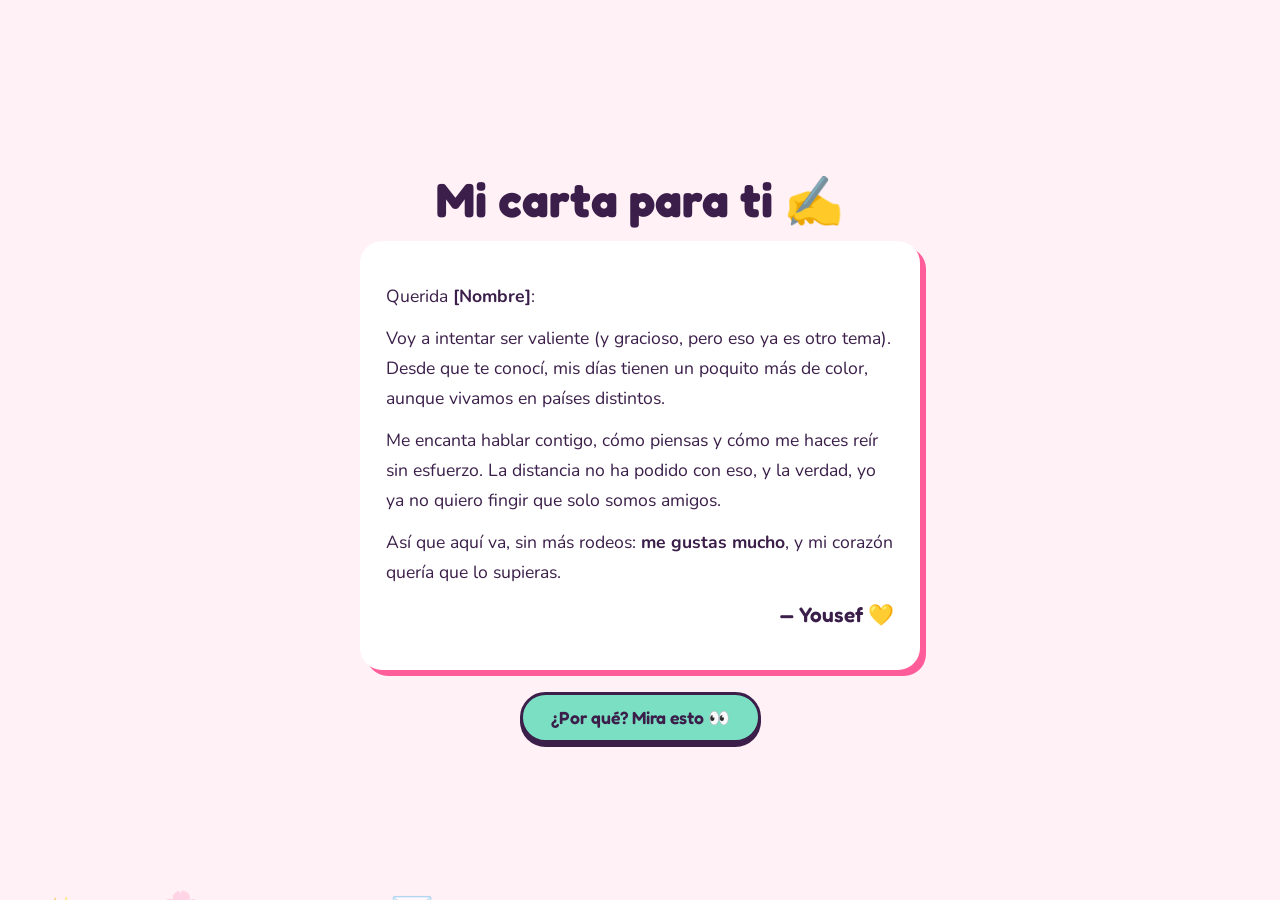
==== carta.html @ be4c766e "Add files via upload" ====
<!DOCTYPE html><html lang="es"><head><meta charset="utf-8"><meta name="viewport" content="width=device-width,initial-scale=1"><title>Mi carta</title>
<link href="https://fonts.googleapis.com/css2?family=Fredoka:wght@500;700&family=Nunito:wght@400;600&display=swap" rel="stylesheet"><link rel="stylesheet" href="style.css"></head><body><div class="float" aria-hidden="true"></div><main>
<h1>Mi carta para ti ✍️</h1>
<div class="card">
<p>Querida <b class="nombre"></b>:</p>
<p>Voy a intentar ser valiente (y gracioso, pero eso ya es otro tema). Desde que te conocí, mis días tienen un poquito más de color, aunque vivamos en países distintos.</p>
<p>Me encanta hablar contigo, cómo piensas y cómo me haces reír sin esfuerzo. La distancia no ha podido con eso, y la verdad, yo ya no quiero fingir que solo somos amigos.</p>
<p>Así que aquí va, sin más rodeos: <b>me gustas mucho</b>, y mi corazón quería que lo supieras.</p>
<p class="sig">— <span class="yo"></span> 💛</p>
</div>
<a class="btn sec" href="razones.html">¿Por qué? Mira esto 👀</a>
</main><script src="script.js"></script></body></html>
---- style.css ----
:root{--bg:#fff1f6;--ink:#3b1f4a;--pink:#ff5c9a;--lemon:#ffd75e;--mint:#7be0c3;--card:#fff;--r:22px}
@media (prefers-color-scheme:dark){:root{--bg:#2a1636;--ink:#ffeaf3;--card:#3b2250}}
*{box-sizing:border-box}
html,body{margin:0;min-height:100%}
body{background:var(--bg);color:var(--ink);font:1.1rem/1.7 'Nunito',system-ui,sans-serif;display:flex;justify-content:center;align-items:center;min-height:100vh;padding:24px;overflow-x:hidden}
main{width:100%;max-width:560px;text-align:center;position:relative;z-index:1}
h1{font:700 clamp(2rem,8vw,3rem)/1.15 'Fredoka','Nunito',sans-serif;margin:.3em 0}
.big{font-size:5rem;display:inline-block;animation:lat 1.4s ease-in-out infinite}
@keyframes lat{0%,100%{transform:scale(1)}50%{transform:scale(1.18)}}
.card{background:var(--card);border-radius:var(--r);padding:28px 26px;text-align:start;box-shadow:6px 6px 0 var(--pink)}
.card p{margin:.7em 0}
.btn{font:600 1.1rem 'Fredoka','Nunito',sans-serif;border:3px solid var(--ink);background:var(--lemon);color:#3b1f4a;border-radius:999px;padding:12px 28px;cursor:pointer;text-decoration:none;display:inline-block;margin-top:22px;box-shadow:0 4px 0 var(--ink);transition:transform .1s}
.btn:active{transform:translateY(3px);box-shadow:0 1px 0 var(--ink)}
.btn:focus-visible{outline:4px solid var(--mint);outline-offset:3px}
.btn.yes{background:var(--pink);color:#fff}
.btn.sec{background:var(--mint)}
.sig{text-align:end;font:600 1.3rem 'Fredoka',sans-serif}
.float{position:fixed;inset:0;pointer-events:none;overflow:hidden;z-index:0}
.float span{position:absolute;bottom:-40px;animation:up linear infinite;opacity:.55}
@keyframes up{to{transform:translateY(-110vh) rotate(40deg)}}
@media (prefers-reduced-motion:reduce){*{animation:none!important}}
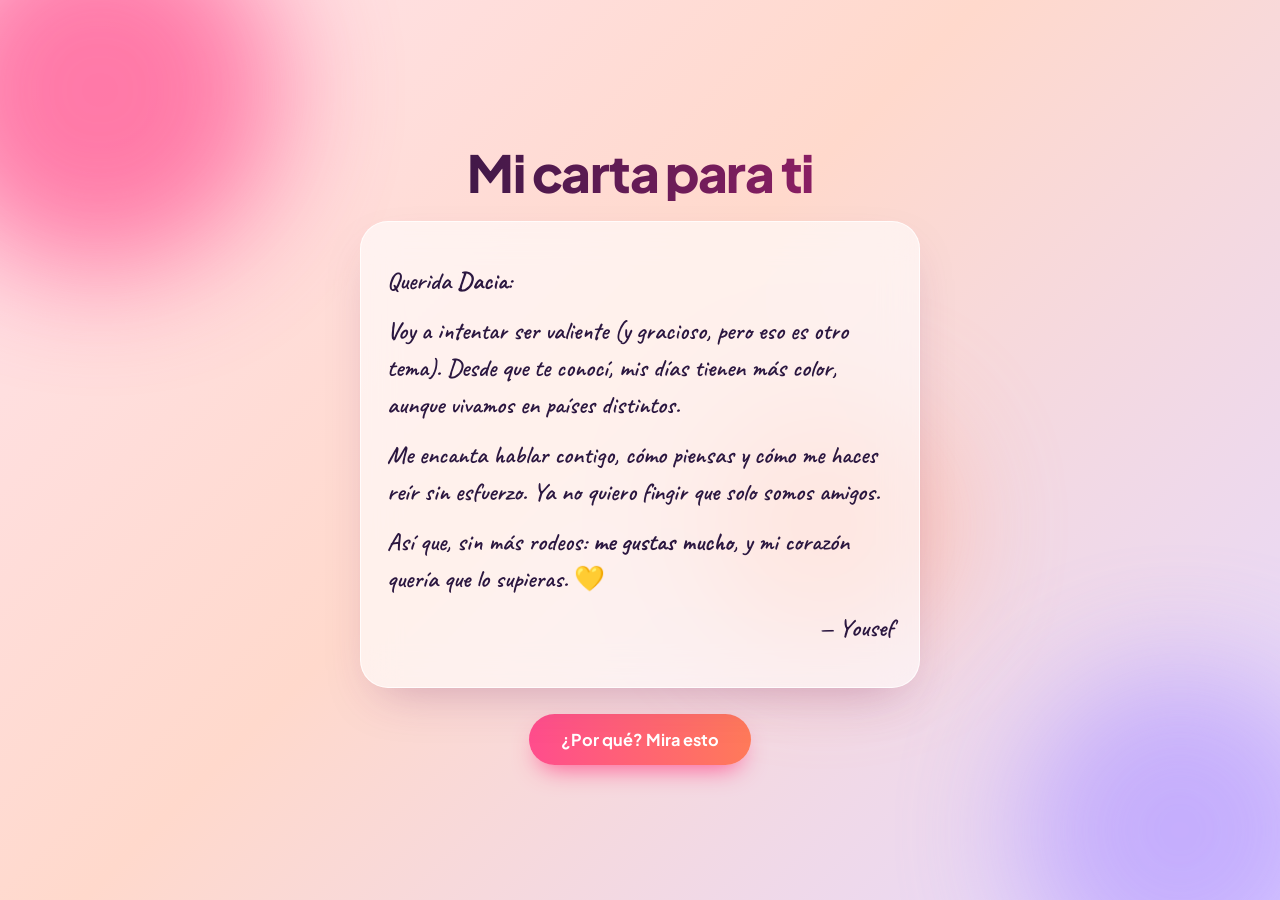
==== commit bb5660de: "Add files via upload" ====
--- a/carta.html
+++ b/carta.html
@@ -1,12 +1,12 @@
 <!DOCTYPE html><html lang="es"><head><meta charset="utf-8"><meta name="viewport" content="width=device-width,initial-scale=1"><title>Mi carta</title>
-<link href="https://fonts.googleapis.com/css2?family=Fredoka:wght@500;700&family=Nunito:wght@400;600&display=swap" rel="stylesheet"><link rel="stylesheet" href="style.css"></head><body><div class="float" aria-hidden="true"></div><main>
-<h1>Mi carta para ti ✍️</h1>
-<div class="card">
-<p>Querida <b class="nombre"></b>:</p>
-<p>Voy a intentar ser valiente (y gracioso, pero eso ya es otro tema). Desde que te conocí, mis días tienen un poquito más de color, aunque vivamos en países distintos.</p>
-<p>Me encanta hablar contigo, cómo piensas y cómo me haces reír sin esfuerzo. La distancia no ha podido con eso, y la verdad, yo ya no quiero fingir que solo somos amigos.</p>
-<p>Así que aquí va, sin más rodeos: <b>me gustas mucho</b>, y mi corazón quería que lo supieras.</p>
-<p class="sig">— <span class="yo"></span> 💛</p>
+<link href="https://fonts.googleapis.com/css2?family=Caveat:wght@600&family=Plus+Jakarta+Sans:wght@400;600;700;800&display=swap" rel="stylesheet"><link rel="stylesheet" href="style.css"></head><body><div class="blobs" aria-hidden="true"><i></i><i></i><i></i></div><main>
+<h1>Mi carta para ti</h1>
+<div class="glass letter">
+<p style="animation-delay:.3s">Querida <b class="nombre"></b>:</p>
+<p style="animation-delay:1.3s">Voy a intentar ser valiente (y gracioso, pero eso es otro tema). Desde que te conocí, mis días tienen más color, aunque vivamos en países distintos.</p>
+<p style="animation-delay:2.8s">Me encanta hablar contigo, cómo piensas y cómo me haces reír sin esfuerzo. Ya no quiero fingir que solo somos amigos.</p>
+<p style="animation-delay:4.3s">Así que, sin más rodeos: <b>me gustas mucho</b>, y mi corazón quería que lo supieras. 💛</p>
+<p style="animation-delay:5.3s;text-align:end">— <span class="yo"></span></p>
 </div>
-<a class="btn sec" href="razones.html">¿Por qué? Mira esto 👀</a>
+<a class="btn" href="razones.html">¿Por qué? Mira esto</a>
 </main><script src="script.js"></script></body></html>
--- a/style.css
+++ b/style.css
@@ -1,21 +1,32 @@
-:root{--bg:#fff1f6;--ink:#3b1f4a;--pink:#ff5c9a;--lemon:#ffd75e;--mint:#7be0c3;--card:#fff;--r:22px}
-@media (prefers-color-scheme:dark){:root{--bg:#2a1636;--ink:#ffeaf3;--card:#3b2250}}
+:root{--ink:#2b1740;--soft:#6b5580;--pink:#ff4d8d;--peach:#ffb199;--lilac:#b69cff;--glass:rgba(255,255,255,.62)}
 *{box-sizing:border-box}
 html,body{margin:0;min-height:100%}
-body{background:var(--bg);color:var(--ink);font:1.1rem/1.7 'Nunito',system-ui,sans-serif;display:flex;justify-content:center;align-items:center;min-height:100vh;padding:24px;overflow-x:hidden}
-main{width:100%;max-width:560px;text-align:center;position:relative;z-index:1}
-h1{font:700 clamp(2rem,8vw,3rem)/1.15 'Fredoka','Nunito',sans-serif;margin:.3em 0}
-.big{font-size:5rem;display:inline-block;animation:lat 1.4s ease-in-out infinite}
-@keyframes lat{0%,100%{transform:scale(1)}50%{transform:scale(1.18)}}
-.card{background:var(--card);border-radius:var(--r);padding:28px 26px;text-align:start;box-shadow:6px 6px 0 var(--pink)}
-.card p{margin:.7em 0}
-.btn{font:600 1.1rem 'Fredoka','Nunito',sans-serif;border:3px solid var(--ink);background:var(--lemon);color:#3b1f4a;border-radius:999px;padding:12px 28px;cursor:pointer;text-decoration:none;display:inline-block;margin-top:22px;box-shadow:0 4px 0 var(--ink);transition:transform .1s}
-.btn:active{transform:translateY(3px);box-shadow:0 1px 0 var(--ink)}
-.btn:focus-visible{outline:4px solid var(--mint);outline-offset:3px}
-.btn.yes{background:var(--pink);color:#fff}
-.btn.sec{background:var(--mint)}
-.sig{text-align:end;font:600 1.3rem 'Fredoka',sans-serif}
-.float{position:fixed;inset:0;pointer-events:none;overflow:hidden;z-index:0}
-.float span{position:absolute;bottom:-40px;animation:up linear infinite;opacity:.55}
-@keyframes up{to{transform:translateY(-110vh) rotate(40deg)}}
-@media (prefers-reduced-motion:reduce){*{animation:none!important}}
+body{font:400 1.08rem/1.7 'Plus Jakarta Sans',system-ui,sans-serif;color:var(--ink);min-height:100vh;display:grid;place-items:center;padding:22px;overflow-x:hidden;
+background:linear-gradient(135deg,#ffe3ec 0%,#ffd9cc 45%,#e4d9ff 100%)}
+.blobs{position:fixed;inset:0;overflow:hidden;z-index:0}
+.blobs i{position:absolute;border-radius:50%;filter:blur(60px);opacity:.7;animation:mv 16s ease-in-out infinite alternate}
+.blobs i:nth-child(1){width:360px;height:360px;background:var(--pink);top:-90px;left:-80px}
+.blobs i:nth-child(2){width:320px;height:320px;background:var(--lilac);bottom:-90px;right:-60px;animation-delay:-6s}
+.blobs i:nth-child(3){width:240px;height:240px;background:var(--peach);top:45%;left:55%;animation-delay:-11s}
+@keyframes mv{to{transform:translate(60px,-50px) scale(1.2)}}
+main{position:relative;z-index:1;width:100%;max-width:560px;text-align:center;animation:in .7s cubic-bezier(.2,.8,.2,1) both}
+@keyframes in{from{opacity:0;transform:translateY(24px) scale(.98)}}
+h1{font:800 clamp(2.1rem,9vw,3.2rem)/1.08 'Plus Jakarta Sans',sans-serif;letter-spacing:-.03em;margin:.2em 0 .4em;
+background:linear-gradient(90deg,var(--ink),#a0206b);-webkit-background-clip:text;background-clip:text;color:transparent}
+.emoji{font-size:4.6rem;display:inline-block;animation:bob 2.4s ease-in-out infinite}
+@keyframes bob{50%{transform:translateY(-10px) rotate(-6deg)}}
+.glass{background:var(--glass);backdrop-filter:blur(18px);-webkit-backdrop-filter:blur(18px);border:1px solid rgba(255,255,255,.8);border-radius:28px;padding:28px 26px;text-align:start;box-shadow:0 20px 50px -20px rgba(120,40,110,.35)}
+.letter{font:600 1.55rem/1.5 'Caveat',cursive}
+.letter p{margin:.5em 0;opacity:0;animation:fade .8s ease forwards}
+@keyframes fade{from{opacity:0;transform:translateY(8px)}to{opacity:1}}
+.btn{font:700 1.02rem 'Plus Jakarta Sans',sans-serif;border:0;color:#fff;background:linear-gradient(90deg,var(--pink),#ff7a59);border-radius:999px;padding:15px 32px;cursor:pointer;text-decoration:none;display:inline-block;margin-top:26px;box-shadow:0 12px 26px -10px var(--pink);transition:transform .2s,box-shadow .2s}
+.btn:hover{transform:translateY(-3px) scale(1.03)}
+.btn:focus-visible{outline:3px solid var(--ink);outline-offset:3px}
+.btn.ghost{background:rgba(255,255,255,.75);color:var(--ink);box-shadow:none;border:1px solid rgba(43,23,64,.15)}
+.chips{display:grid;gap:12px;margin:0;padding:0;list-style:none;text-align:start}
+.chips li{background:var(--glass);backdrop-filter:blur(14px);border:1px solid #fff;border-radius:20px;padding:14px 18px;font-weight:600;animation:pop .5s cubic-bezier(.3,1.5,.5,1) both}
+@keyframes pop{from{opacity:0;transform:scale(.8) translateY(16px)}}
+.conf{position:fixed;inset:0;pointer-events:none;overflow:hidden;z-index:5}
+.conf span{position:absolute;top:-40px;animation:fall linear forwards}
+@keyframes fall{to{transform:translateY(110vh) rotate(360deg)}}
+@media (prefers-reduced-motion:reduce){*{animation-duration:.01s!important}}
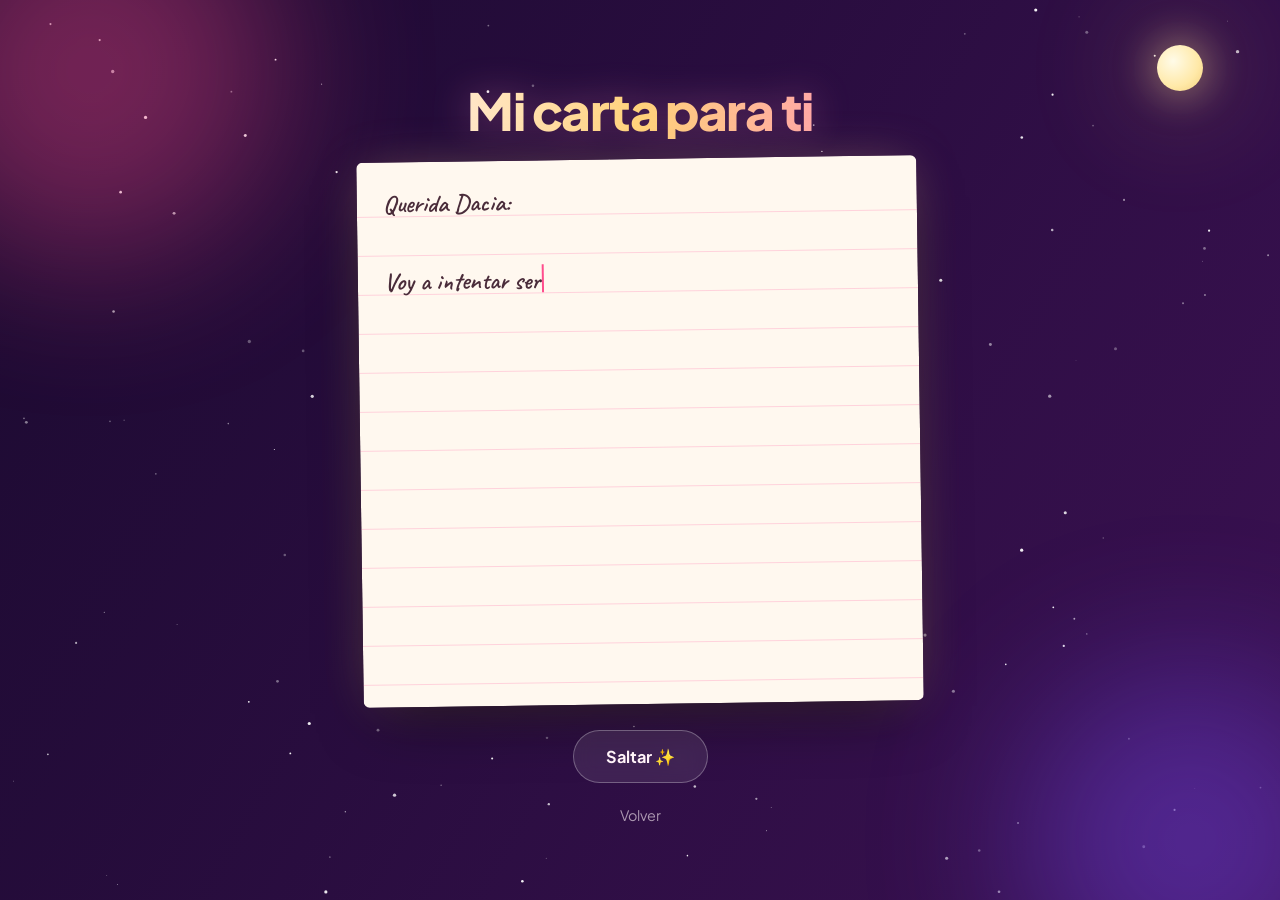
==== commit 30de597b: "Add files via upload" ====
--- a/carta.html
+++ b/carta.html
@@ -1,12 +1,133 @@
-<!DOCTYPE html><html lang="es"><head><meta charset="utf-8"><meta name="viewport" content="width=device-width,initial-scale=1"><title>Mi carta</title>
-<link href="https://fonts.googleapis.com/css2?family=Caveat:wght@600&family=Plus+Jakarta+Sans:wght@400;600;700;800&display=swap" rel="stylesheet"><link rel="stylesheet" href="style.css"></head><body><div class="blobs" aria-hidden="true"><i></i><i></i><i></i></div><main>
+<!DOCTYPE html>
+<html lang="es"><head><meta charset="utf-8"><meta name="viewport" content="width=device-width,initial-scale=1"><meta name="theme-color" content="#2a0f45">
+<title>Mi carta</title><link rel="icon" href="data:image/svg+xml,%3Csvg xmlns='http://www.w3.org/2000/svg' viewBox='0 0 100 100'%3E%3Ctext y='.9em' font-size='90'%3E%F0%9F%92%96%3C/text%3E%3C/svg%3E">
+<link href="https://fonts.googleapis.com/css2?family=Caveat:wght@600&family=Plus+Jakarta+Sans:wght@400;600;700;800&display=swap" rel="stylesheet">
+<style>:root{--gold:#ffd27a;--pink:#ff8fc0;--txt:#fff3f8;--soft:rgba(255,243,248,.75);--glass:rgba(255,255,255,.09)}
+[hidden]{display:none!important}
+*{box-sizing:border-box;-webkit-tap-highlight-color:transparent}
+html,body{margin:0;min-height:100%;color-scheme:dark}
+body{font:400 1.08rem/1.7 'Plus Jakarta Sans',system-ui,-apple-system,'Segoe UI',sans-serif;color:var(--txt);min-height:100vh;min-height:100dvh;display:grid;place-items:center;padding:22px;overflow-x:hidden;background:linear-gradient(120deg,#1b0a30,#3b1152,#5a1a5d,#2a0f45);background-size:300% 300%;animation:bg 26s ease infinite}
+@keyframes bg{50%{background-position:100% 50%}}
+#fx{position:fixed;inset:0;z-index:0;pointer-events:none}
+.aurora{position:fixed;inset:0;overflow:hidden;z-index:0;pointer-events:none}
+.aurora i{position:absolute;border-radius:50%;filter:blur(80px);opacity:.38;animation:mv 18s ease-in-out infinite alternate}
+.aurora i:nth-child(1){width:380px;height:380px;background:#ff4d8d;top:-120px;left:-100px}
+.aurora i:nth-child(2){width:340px;height:340px;background:#7c4dff;bottom:-110px;right:-80px;animation-delay:-7s}
+@keyframes mv{to{transform:translate(60px,-50px) scale(1.2)}}
+.moon{position:fixed;top:5%;right:6%;width:46px;height:46px;border-radius:50%;z-index:0;pointer-events:none;background:radial-gradient(circle at 35% 35%,#fffbe8,#ffe9a8 60%,#f3cf7a);box-shadow:0 0 36px 8px rgba(255,226,150,.35),0 0 110px 36px rgba(255,200,120,.14);animation:glow 6s ease-in-out infinite alternate}
+@keyframes glow{to{box-shadow:0 0 50px 14px rgba(255,226,150,.5),0 0 140px 50px rgba(255,200,120,.2)}}
+main{position:relative;z-index:1;width:100%;max-width:560px;text-align:center;animation:in .8s cubic-bezier(.2,.8,.2,1) backwards;transition:opacity .35s,transform .35s}
+body.out main{opacity:0;transform:translateY(-14px)}
+@keyframes in{from{opacity:0;transform:translateY(24px) scale(.98)}}
+h1{font:800 clamp(1.7rem,7.2vw,3.2rem)/1.1 'Plus Jakarta Sans',system-ui,sans-serif;letter-spacing:-.03em;text-wrap:balance;margin:.2em 0 .4em;background:linear-gradient(90deg,#fff3f8,var(--gold),var(--pink));-webkit-background-clip:text;background-clip:text;color:transparent;filter:drop-shadow(0 0 18px rgba(255,143,192,.35))}
+.sub{color:var(--soft);margin:0}
+.emoji{font-size:4.6rem;line-height:1.2;display:inline-block;animation:bob 2.4s ease-in-out infinite;filter:drop-shadow(0 0 22px rgba(255,210,122,.6))}
+@keyframes bob{50%{transform:translateY(-10px) rotate(-6deg)}}
+.btn{white-space:nowrap;font:700 1.02rem 'Plus Jakarta Sans',system-ui,sans-serif;border:0;color:#3a1250;background:linear-gradient(90deg,var(--gold),var(--pink));border-radius:999px;padding:15px 32px;cursor:pointer;text-decoration:none;display:inline-block;margin:26px 6px 0;box-shadow:0 0 28px -4px rgba(255,170,160,.6);transition:transform .2s,box-shadow .2s}
+.btn:hover{transform:translateY(-3px) scale(1.04);box-shadow:0 0 40px 0 rgba(255,190,160,.8)}
+.btn:focus-visible,.card:focus-visible,.env:focus-visible{outline:3px solid var(--gold);outline-offset:4px}
+.btn.ghost{background:var(--glass);color:var(--txt);border:1px solid rgba(255,255,255,.28);box-shadow:none;-webkit-backdrop-filter:blur(10px);backdrop-filter:blur(10px)}
+.back{display:block;margin-top:20px;color:rgba(255,243,248,.6);font-size:.9rem;text-decoration:none}
+.back:hover{text-decoration:underline}
+.env{--w:min(290px,78vw);position:relative;display:block;width:var(--w);height:calc(var(--w)*.66);margin:calc(var(--w)*.42) auto 22px;padding:0;border:0;background:none;cursor:pointer;perspective:900px;animation:wob 2.4s ease-in-out infinite;filter:drop-shadow(0 18px 30px rgba(0,0,0,.45))}
+.env.open{animation:none}
+@keyframes wob{0%,100%{transform:rotate(0)}25%{transform:rotate(-2.5deg) scale(1.02)}75%{transform:rotate(2.5deg) scale(1.02)}}
+.env>span{position:absolute;display:block}
+.eb{inset:0;border-radius:10px;background:#d85c8d}
+.paper{left:7%;right:7%;top:8%;height:84%;z-index:1;border-radius:8px;background:#fff8ef;display:grid;place-items:center;font:600 1.7rem/1.2 'Caveat','Segoe Script',cursive;color:#4a2c3a;transition:transform .9s ease .55s}
+.env.open .paper{transform:translateY(-44%)}
+.ef{inset:0;z-index:2;border-radius:10px;background:linear-gradient(160deg,#ffa6c8,#ff6fa8);clip-path:polygon(0 100%,0 0,50% 56%,100% 0,100% 100%)}
+.flap{left:0;right:0;top:0;height:58%;z-index:3;background:linear-gradient(#ff86b6,#e8588f);clip-path:polygon(0 0,100% 0,50% 100%);transform-origin:top;transition:transform .6s ease,z-index 0s .3s}
+.env.open .flap{transform:rotateX(180deg);z-index:0}
+.seal{left:50%;top:52%;z-index:4;font-size:2rem;transform:translate(-50%,-50%);transition:opacity .3s}
+.env.open .seal{opacity:0}
+.letter{position:relative;text-align:start;margin:18px 0 0;padding:22px 26px 16px;border-radius:6px;transform:rotate(-.8deg);color:#4a2c3a;font:600 1.6rem/39px 'Caveat','Segoe Script',cursive;background:#fff8ef repeating-linear-gradient(transparent 0 38px,rgba(255,111,168,.28) 38px 39px);background-position:0 16px;box-shadow:0 24px 60px -18px rgba(0,0,0,.65),0 0 50px -10px rgba(255,200,150,.35)}
+.letter p{margin:0 0 39px}
+.letter p:last-child{margin:0;text-align:end}
+.letter .r{color:transparent}
+.letter p.typing .w::after{content:'';display:inline-block;width:2px;height:1.1em;background:#ff4d8d;vertical-align:-.15em;margin-left:2px;animation:blink .7s steps(1) infinite}
+@keyframes blink{50%{opacity:0}}
+.grid{display:grid;grid-template-columns:1fr 1fr;gap:14px}
+.card{perspective:700px;border:0;background:none;padding:0;height:132px;cursor:pointer;font:inherit;color:inherit}
+.card .in{position:relative;width:100%;height:100%;transition:transform .65s cubic-bezier(.4,1.4,.5,1);transform-style:preserve-3d;display:block}
+.card.on .in{transform:rotateY(180deg)}
+.card .f,.card .b{position:absolute;inset:0;border-radius:22px;display:grid;place-items:center;padding:12px;overflow:hidden;-webkit-backface-visibility:hidden;backface-visibility:hidden;font-weight:700;line-height:1.35}
+.card .f{font-size:2.1rem;color:#fff;background:var(--g);box-shadow:0 0 0 2px rgba(255,255,255,.35),0 10px 30px -8px var(--c)}
+.card .f::after{content:'';position:absolute;inset:0;background:linear-gradient(105deg,transparent 40%,rgba(255,255,255,.55) 50%,transparent 60%);transform:translateX(-120%);animation:sweep 3.4s ease-in-out infinite;animation-delay:var(--d,0s)}
+@keyframes sweep{45%,100%{transform:translateX(120%)}}
+.card .b{background:rgba(32,10,54,.8);border:1px solid var(--gold);transform:rotateY(180deg);font-size:.95rem;box-shadow:0 0 26px -6px var(--c)}
+.card:nth-child(1){--g:linear-gradient(135deg,#ff6fa8,#ff9a76);--c:#ff6fa8}
+.card:nth-child(2){--g:linear-gradient(135deg,#b57bff,#6aa0ff);--c:#8f7bff;--d:.4s}
+.card:nth-child(3){--g:linear-gradient(135deg,#ffd27a,#ff8fb8);--c:#ffb27a;--d:.8s}
+.card:nth-child(4){--g:linear-gradient(135deg,#5eead4,#6aa0ff);--c:#5ec8e0;--d:1.2s}
+.card:nth-child(5){--g:linear-gradient(135deg,#ff7a9a,#c66bff);--c:#e06bcf;--d:1.6s}
+.card:nth-child(6){--g:linear-gradient(135deg,#ffd27a,#ffb347);--c:#ffc060;--d:2s}
+#cnt{margin:18px 0 0;color:var(--soft);font-weight:600}
+#yes{animation:ring 1.8s ease-out infinite}
+@keyframes ring{0%{box-shadow:0 0 0 0 rgba(255,210,122,.65)}100%{box-shadow:0 0 0 26px rgba(255,210,122,0)}}
+.ghosty{position:fixed;z-index:2;pointer-events:none;margin:0!important;animation:gone .6s ease-out forwards}
+@keyframes gone{to{opacity:0;transform:scale(.6)}}
+@media (prefers-reduced-motion:reduce){*{animation-duration:.01s!important;animation-delay:0s!important;animation-iteration-count:1!important;transition-duration:.01s!important}}
+@media (max-width:520px){.moon{top:14px;right:14px;width:30px;height:30px}.letter{font-size:1.4rem;line-height:36px;padding:18px 20px 12px;background:#fff8ef repeating-linear-gradient(transparent 0 35px,rgba(255,111,168,.28) 35px 36px);background-position:0 14px}.letter p{margin-bottom:36px}.letter p:last-child{margin:0}body{padding:16px}}
+</style></head>
+<body><canvas id="fx" aria-hidden="true"></canvas><div class="aurora" aria-hidden="true"><i></i><i></i></div><div class="moon" aria-hidden="true"></div>
+<main>
 <h1>Mi carta para ti</h1>
-<div class="glass letter">
-<p style="animation-delay:.3s">Querida <b class="nombre"></b>:</p>
-<p style="animation-delay:1.3s">Voy a intentar ser valiente (y gracioso, pero eso es otro tema). Desde que te conocí, mis días tienen más color, aunque vivamos en países distintos.</p>
-<p style="animation-delay:2.8s">Me encanta hablar contigo, cómo piensas y cómo me haces reír sin esfuerzo. Ya no quiero fingir que solo somos amigos.</p>
-<p style="animation-delay:4.3s">Así que, sin más rodeos: <b>me gustas mucho</b>, y mi corazón quería que lo supieras. 💛</p>
-<p style="animation-delay:5.3s;text-align:end">— <span class="yo"></span></p>
+<div class="letter" id="L">
+<p data-t="Querida Dacia:"></p>
+<p data-t="Voy a intentar ser valiente (y gracioso, pero eso es otro tema). Desde que te conocí, mis días tienen más color, aunque vivamos en países distintos."></p>
+<p data-t="Me encanta hablar contigo, cómo piensas y cómo me haces reír sin esfuerzo. Ya no quiero fingir que solo somos amigos."></p>
+<p data-t="Así que, sin más rodeos: me gustas mucho, y mi corazón quería que lo supieras. 💛"></p>
+<p data-t="— Yousef"></p>
 </div>
-<a class="btn" href="razones.html">¿Por qué? Mira esto</a>
-</main><script src="script.js"></script></body></html>
+<button type="button" class="btn ghost" id="skip">Saltar ✨</button>
+<a class="btn" id="sig" data-go href="razones.html" hidden>¿Por qué? Mira esto</a>
+<a class="back" data-go href="index.html">Volver</a></main>
+<script>(function(){
+var RM=matchMedia('(prefers-reduced-motion:reduce)').matches;
+var cv=document.getElementById('fx'),cx=cv.getContext('2d'),W,H,D=Math.min(window.devicePixelRatio||1,2),stars=[],P=[],mx=0,my=0,tx=0,ty=0,lt=0;
+function size(){W=innerWidth;H=innerHeight;cv.width=W*D;cv.height=H*D;cv.style.width=W+'px';cv.style.height=H+'px';cx.setTransform(D,0,0,D,0,0);
+var n=Math.round(W*H/9000);stars=[];for(var i=0;i<n;i++)stars.push({x:Math.random()*W,y:Math.random()*H,r:Math.random()*1.4+.3,p:Math.random()*6.28,s:.5+Math.random()*1.5,d:Math.random()});if(RM)draw(0)}
+function draw(t){cx.clearRect(0,0,W,H);cx.fillStyle='#fff';
+for(var i=0;i<stars.length;i++){var s=stars[i];cx.globalAlpha=.3+.65*(.5+.5*Math.sin(t/1000*s.s+s.p));cx.beginPath();cx.arc(s.x+tx*s.d*26,s.y+ty*s.d*26,s.r,0,6.28);cx.fill()}
+for(i=P.length-1;i>=0;i--){var p=P[i];if(++p.l>p.m){P.splice(i,1);continue}
+p.x+=p.vx;p.y+=p.vy;p.vy+=p.g;if(p.t==='f')p.vx*=.985;cx.globalAlpha=Math.max(0,1-p.l/p.m);
+if(p.t==='h'){cx.font=p.z+'px serif';cx.fillText(p.e,p.x,p.y)}
+else if(p.t==='f'){cx.strokeStyle=p.c;cx.lineWidth=p.z;cx.beginPath();cx.moveTo(p.x-p.vx*2.5,p.y-p.vy*2.5);cx.lineTo(p.x,p.y);cx.stroke()}
+else{cx.fillStyle=p.c;cx.beginPath();cx.arc(p.x,p.y,p.z,0,6.28);cx.fill();cx.fillStyle='#fff'}}
+cx.globalAlpha=1}
+function frame(t){requestAnimationFrame(frame);tx+=(mx-tx)*.05;ty+=(my-ty)*.05;draw(t)}
+function add(o){if(RM)return;if(P.length>420)P.shift();P.push(o)}
+function r(a,b){return a+Math.random()*(b-a)}
+function sparkle(x,y){add({x:x,y:y,vx:r(-.6,.6),vy:r(-.9,.3),l:0,m:r(35,65),t:'s',z:r(1.5,3.5),c:Math.random()<.5?'#ffd27a':'#ff8fc0',g:.01})}
+function heart(x,y,vx,vy,z,m){add({x:x,y:y,vx:vx,vy:vy,l:0,m:m||r(90,150),t:'h',z:z,g:-.01,e:['💖','💛','✨','💜'][Math.random()*4|0]})}
+function burst(x,y){for(var i=0;i<9;i++)heart(x,y,r(-2.5,2.5),r(-4,-1),r(14,28));for(i=0;i<14;i++)sparkle(x,y)}
+function firework(x,y){var h=r(0,360);for(var i=0;i<48;i++){var a=i/48*6.28+r(0,.2),v=r(1.5,5);add({x:x,y:y,vx:Math.cos(a)*v,vy:Math.sin(a)*v,l:0,m:r(60,100),t:'f',z:2,c:'hsl('+(h+r(0,40))+',100%,65%)',g:.045})}}
+function celebrate(){var k=0,iv=setInterval(function(){firework(W*r(.15,.85),H*r(.1,.55));
+for(var j=0;j<3;j++){var vy=r(1.2,2.6);heart(r(0,W),-20,r(-.4,.4),vy,r(16,32),(H+60)/vy)}
+if(++k>24)clearInterval(iv)},380);
+if(navigator.vibrate)try{navigator.vibrate([90,50,90,50,160])}catch(e){}}
+addEventListener('resize',size);
+addEventListener('pointermove',function(e){mx=e.clientX/W-.5;my=e.clientY/H-.5;var n=Date.now();if(n-lt>45){lt=n;sparkle(e.clientX,e.clientY)}});
+addEventListener('pointerdown',function(e){burst(e.clientX,e.clientY)});
+size();if(!RM)requestAnimationFrame(frame);
+window.fx={burst:burst,firework:firework,celebrate:celebrate};
+window.go=function(u){document.body.classList.add('out');setTimeout(function(){location.href=u},350)};
+document.addEventListener('click',function(e){var a=e.target.closest&&e.target.closest('a[data-go]');if(!a)return;e.preventDefault();window.go(a.getAttribute('href'))});
+addEventListener('pageshow',function(){document.body.classList.remove('out')});
+})();
+</script><script>
+(function(){
+var ps=[].slice.call(document.querySelectorAll('#L p')),nx=document.getElementById('sig'),sk=document.getElementById('skip'),done=false,timer;
+var tx=ps.map(function(p){return p.getAttribute('data-t')});
+function setP(p,t,k){p.firstChild.textContent=t.slice(0,k);p.lastChild.textContent=t.slice(k)}
+ps.forEach(function(p,i){p.innerHTML='<span class="w"></span><span class="r"></span>';setP(p,tx[i],0)});
+function finish(){if(done)return;done=true;clearTimeout(timer);ps.forEach(function(p,i){setP(p,tx[i],tx[i].length);p.classList.remove('typing')});sk.hidden=true;nx.hidden=false}
+function run(i){if(done)return;if(i>=ps.length){finish();return}
+var p=ps[i],t=tx[i],k=0;p.classList.add('typing');
+(function tick(){if(done)return;k++;setP(p,t,k);
+if(k<t.length)timer=setTimeout(tick,/[,.:]/.test(t[k-1])?240:24);
+else timer=setTimeout(function(){p.classList.remove('typing');run(i+1)},380)})()}
+sk.addEventListener('click',finish);
+if(matchMedia('(prefers-reduced-motion:reduce)').matches)finish();else timer=setTimeout(function(){run(0)},700);
+})();</script></body></html>
